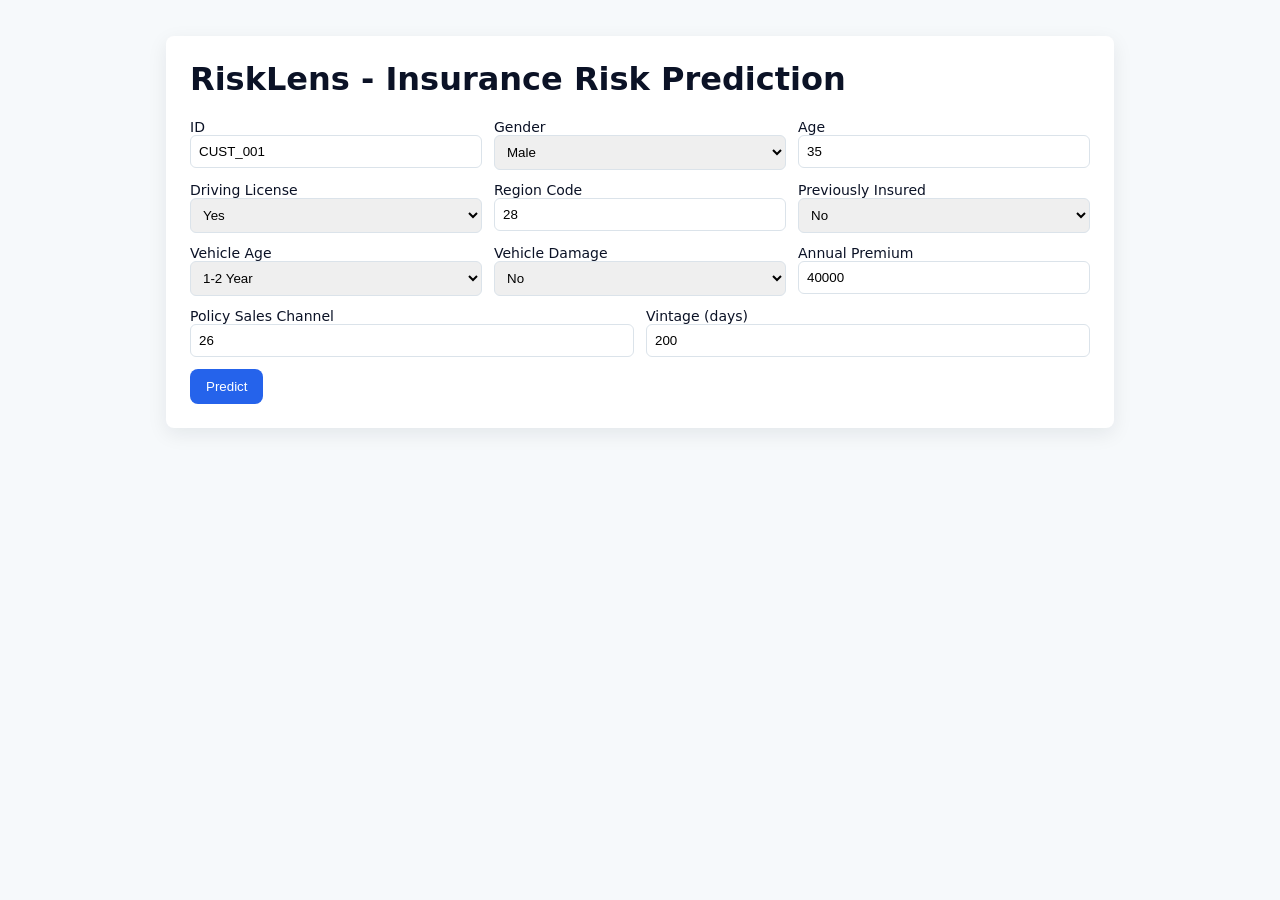
==== frontend/index.html @ 6ed8578b "feat(frontend): add static HTML/CSS/JS frontend, nginx Dockerfile, enable CORS in API" ====
<!doctype html>
<html lang="en">
<head>
  <meta charset="utf-8">
  <meta name="viewport" content="width=device-width,initial-scale=1">
  <title>RiskLens - Insurance Risk Prediction</title>
  <link rel="stylesheet" href="styles.css">
</head>
<body>
  <div class="container">
    <h1>RiskLens - Insurance Risk Prediction</h1>
    <form id="predict-form">
      <div class="row">
        <label>ID<input name="id" value="CUST_001" required></label>
        <label>Gender
          <select name="gender">
            <option>Male</option>
            <option>Female</option>
          </select>
        </label>
        <label>Age<input type="number" name="age" value="35" min="18" max="120"></label>
      </div>

      <div class="row">
        <label>Driving License
          <select name="driving_license"><option value="1">Yes</option><option value="0">No</option></select>
        </label>
        <label>Region Code<input type="number" name="region_code" value="28"></label>
        <label>Previously Insured<select name="previously_insured"><option value="0">No</option><option value="1">Yes</option></select></label>
      </div>

      <div class="row">
        <label>Vehicle Age
          <select name="vehicle_age"><option>1-2 Year</option><option>&lt; 1 Year</option><option>&gt; 2 Years</option></select>
        </label>
        <label>Vehicle Damage
          <select name="vehicle_damage"><option>No</option><option>Yes</option></select>
        </label>
        <label>Annual Premium<input type="number" name="annual_premium" value="40000"></label>
      </div>

      <div class="row">
        <label>Policy Sales Channel<input type="number" name="policy_sales_channel" value="26"></label>
        <label>Vintage (days)<input type="number" name="vintage" value="200"></label>
      </div>

      <button type="submit">Predict</button>
    </form>

    <div id="result" class="card hidden"></div>
  </div>
  <script src="app.js"></script>
</body>
</html>
---- frontend/styles.css ----
body{font-family:Inter,system-ui,Segoe UI,Arial,sans-serif;background:#f6f9fb;color:#0b1226;margin:0}
.container{max-width:900px;margin:36px auto;padding:24px;background:#fff;border-radius:8px;box-shadow:0 6px 20px rgba(13,20,35,0.08)}
h1{margin-top:0}
.row{display:flex;gap:12px;margin-bottom:12px}
label{flex:1;display:flex;flex-direction:column;font-size:14px}
input,select{padding:8px;border-radius:6px;border:1px solid #dbe3ea}
button{background:#2563eb;color:white;border:none;padding:10px 16px;border-radius:8px;cursor:pointer}
.card{margin-top:16px;padding:12px;border-radius:6px;border:1px solid #e6eef8;background:#f7fbff}
.hidden{display:none}
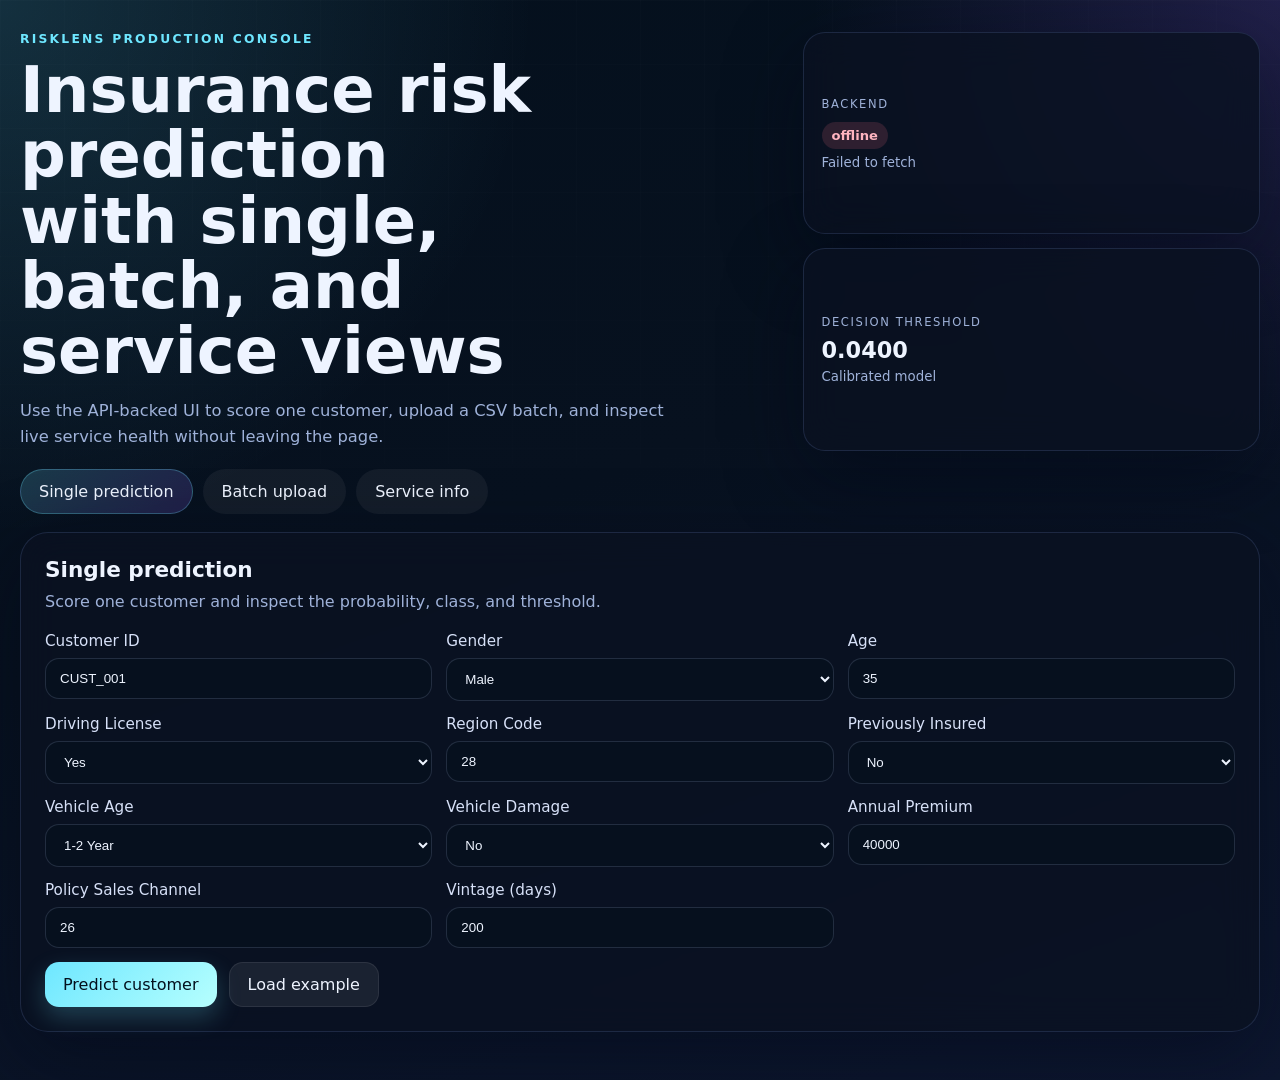
==== commit 114ffc5c: "feat(frontend): add batch upload and service status views" ====
--- a/frontend/index.html
+++ b/frontend/index.html
@@ -7,47 +7,164 @@
   <link rel="stylesheet" href="styles.css">
 </head>
 <body>
-  <div class="container">
-    <h1>RiskLens - Insurance Risk Prediction</h1>
-    <form id="predict-form">
-      <div class="row">
-        <label>ID<input name="id" value="CUST_001" required></label>
-        <label>Gender
-          <select name="gender">
-            <option>Male</option>
-            <option>Female</option>
-          </select>
-        </label>
-        <label>Age<input type="number" name="age" value="35" min="18" max="120"></label>
+  <div class="shell">
+    <header class="hero">
+      <div>
+        <p class="eyebrow">RiskLens Production Console</p>
+        <h1>Insurance risk prediction with single, batch, and service views</h1>
+        <p class="lede">Use the API-backed UI to score one customer, upload a CSV batch, and inspect live service health without leaving the page.</p>
       </div>
+      <div class="hero-stats">
+        <div class="stat-card">
+          <span class="stat-label">Backend</span>
+          <strong id="backend-status">Checking...</strong>
+          <small id="backend-status-detail">Connecting to API</small>
+        </div>
+        <div class="stat-card">
+          <span class="stat-label">Decision threshold</span>
+          <strong id="threshold-value">0.0400</strong>
+          <small>Calibrated model</small>
+        </div>
+      </div>
+    </header>
 
-      <div class="row">
-        <label>Driving License
-          <select name="driving_license"><option value="1">Yes</option><option value="0">No</option></select>
-        </label>
-        <label>Region Code<input type="number" name="region_code" value="28"></label>
-        <label>Previously Insured<select name="previously_insured"><option value="0">No</option><option value="1">Yes</option></select></label>
-      </div>
+    <nav class="tabs" aria-label="Prediction modes">
+      <button class="tab active" data-tab="single">Single prediction</button>
+      <button class="tab" data-tab="batch">Batch upload</button>
+      <button class="tab" data-tab="service">Service info</button>
+    </nav>
 
-      <div class="row">
-        <label>Vehicle Age
-          <select name="vehicle_age"><option>1-2 Year</option><option>&lt; 1 Year</option><option>&gt; 2 Years</option></select>
-        </label>
-        <label>Vehicle Damage
-          <select name="vehicle_damage"><option>No</option><option>Yes</option></select>
-        </label>
-        <label>Annual Premium<input type="number" name="annual_premium" value="40000"></label>
-      </div>
+    <main class="grid">
+      <section class="panel tab-panel active" id="single-panel">
+        <div class="panel-head">
+          <div>
+            <h2>Single prediction</h2>
+            <p>Score one customer and inspect the probability, class, and threshold.</p>
+          </div>
+        </div>
+        <form id="predict-form" class="form-grid">
+          <label>
+            Customer ID
+            <input name="id" value="CUST_001" required>
+          </label>
+          <label>
+            Gender
+            <select name="gender">
+              <option>Male</option>
+              <option>Female</option>
+            </select>
+          </label>
+          <label>
+            Age
+            <input type="number" name="age" value="35" min="18" max="120">
+          </label>
+          <label>
+            Driving License
+            <select name="driving_license">
+              <option value="1">Yes</option>
+              <option value="0">No</option>
+            </select>
+          </label>
+          <label>
+            Region Code
+            <input type="number" name="region_code" value="28">
+          </label>
+          <label>
+            Previously Insured
+            <select name="previously_insured">
+              <option value="0">No</option>
+              <option value="1">Yes</option>
+            </select>
+          </label>
+          <label>
+            Vehicle Age
+            <select name="vehicle_age">
+              <option>1-2 Year</option>
+              <option>&lt; 1 Year</option>
+              <option>&gt; 2 Years</option>
+            </select>
+          </label>
+          <label>
+            Vehicle Damage
+            <select name="vehicle_damage">
+              <option>No</option>
+              <option>Yes</option>
+            </select>
+          </label>
+          <label>
+            Annual Premium
+            <input type="number" name="annual_premium" value="40000">
+          </label>
+          <label>
+            Policy Sales Channel
+            <input type="number" name="policy_sales_channel" value="26">
+          </label>
+          <label>
+            Vintage (days)
+            <input type="number" name="vintage" value="200">
+          </label>
+          <div class="form-actions">
+            <button type="submit" class="primary">Predict customer</button>
+            <button type="button" id="fill-example" class="secondary">Load example</button>
+          </div>
+        </form>
+        <div id="result" class="result-card hidden"></div>
+      </section>
 
-      <div class="row">
-        <label>Policy Sales Channel<input type="number" name="policy_sales_channel" value="26"></label>
-        <label>Vintage (days)<input type="number" name="vintage" value="200"></label>
-      </div>
+      <section class="panel tab-panel" id="batch-panel">
+        <div class="panel-head">
+          <div>
+            <h2>Batch prediction</h2>
+            <p>Upload a CSV with the same columns as the single prediction form.</p>
+          </div>
+        </div>
+        <div class="batch-layout">
+          <div class="upload-card">
+            <label class="file-drop">
+              <input type="file" id="batch-file" accept=".csv,text/csv">
+              <span>Drop or choose a CSV file</span>
+              <small>Columns: id, gender, age, driving_license, region_code, previously_insured, vehicle_age, vehicle_damage, annual_premium, policy_sales_channel, vintage</small>
+            </label>
+            <div class="inline-actions">
+              <button type="button" id="run-batch" class="primary">Run batch prediction</button>
+              <button type="button" id="download-sample" class="secondary">Download sample CSV</button>
+            </div>
+          </div>
+          <div class="batch-summary">
+            <div class="summary-pill"><span>Rows</span><strong id="batch-rows">0</strong></div>
+            <div class="summary-pill"><span>Positive rate</span><strong id="batch-positive-rate">0%</strong></div>
+            <div class="summary-pill"><span>Highest risk</span><strong id="batch-top-risk">-</strong></div>
+          </div>
+        </div>
+        <div id="batch-result" class="table-wrap hidden"></div>
+      </section>
 
-      <button type="submit">Predict</button>
-    </form>
-
-    <div id="result" class="card hidden"></div>
+      <section class="panel tab-panel" id="service-panel">
+        <div class="panel-head">
+          <div>
+            <h2>Service information</h2>
+            <p>Quick checks for the deployed backend and model metadata.</p>
+          </div>
+        </div>
+        <div class="service-grid">
+          <button type="button" id="refresh-health" class="info-card clickable">
+            <span class="card-label">Health</span>
+            <strong id="health-value">Refresh</strong>
+            <small id="health-detail">Live API status</small>
+          </button>
+          <button type="button" id="refresh-model" class="info-card clickable">
+            <span class="card-label">Model info</span>
+            <strong id="model-name">Load model</strong>
+            <small id="model-detail">Version and threshold</small>
+          </button>
+          <a class="info-card link-card" href="https://risklens-erez.onrender.com/docs" target="_blank" rel="noreferrer">
+            <span class="card-label">Docs</span>
+            <strong>Open API docs</strong>
+            <small>/docs endpoint</small>
+          </a>
+        </div>
+      </section>
+    </main>
   </div>
   <script src="app.js"></script>
 </body>
--- a/frontend/styles.css
+++ b/frontend/styles.css
@@ -1,9 +1,416 @@
-body{font-family:Inter,system-ui,Segoe UI,Arial,sans-serif;background:#f6f9fb;color:#0b1226;margin:0}
-.container{max-width:900px;margin:36px auto;padding:24px;background:#fff;border-radius:8px;box-shadow:0 6px 20px rgba(13,20,35,0.08)}
-h1{margin-top:0}
-.row{display:flex;gap:12px;margin-bottom:12px}
-label{flex:1;display:flex;flex-direction:column;font-size:14px}
-input,select{padding:8px;border-radius:6px;border:1px solid #dbe3ea}
-button{background:#2563eb;color:white;border:none;padding:10px 16px;border-radius:8px;cursor:pointer}
-.card{margin-top:16px;padding:12px;border-radius:6px;border:1px solid #e6eef8;background:#f7fbff}
-.hidden{display:none}
+*{box-sizing:border-box}
+:root{
+	color-scheme:light;
+	--bg:#07111f;
+	--bg-soft:#101d33;
+	--panel:rgba(10,18,33,.82);
+	--panel-border:rgba(144,174,255,.15);
+	--text:#eef4ff;
+	--muted:#9fb2d9;
+	--accent:#6ee7ff;
+	--accent-2:#8b5cf6;
+	--success:#34d399;
+	--warning:#fbbf24;
+	--danger:#fb7185;
+	--shadow:0 24px 80px rgba(2,6,23,.45);
+}
+
+body{
+	margin:0;
+	min-height:100vh;
+	color:var(--text);
+	font-family:Inter,system-ui,Segoe UI,Arial,sans-serif;
+	background:
+		radial-gradient(circle at top left, rgba(110,231,255,.15), transparent 32%),
+		radial-gradient(circle at top right, rgba(139,92,246,.20), transparent 28%),
+		linear-gradient(160deg, #04101d 0%, #07111f 45%, #0d1730 100%);
+}
+
+body::before{
+	content:"";
+	position:fixed;
+	inset:0;
+	pointer-events:none;
+	background-image:linear-gradient(rgba(255,255,255,.02) 1px, transparent 1px), linear-gradient(90deg, rgba(255,255,255,.02) 1px, transparent 1px);
+	background-size:64px 64px;
+	mask-image:linear-gradient(to bottom, rgba(0,0,0,.7), transparent 90%);
+}
+
+.shell{
+	width:min(1240px, calc(100% - 32px));
+	margin:32px auto 48px;
+}
+
+.hero{
+	display:grid;
+	grid-template-columns:minmax(0,1.5fr) minmax(280px,.9fr);
+	gap:20px;
+	align-items:stretch;
+	margin-bottom:18px;
+}
+
+.eyebrow{
+	margin:0 0 12px;
+	color:var(--accent);
+	text-transform:uppercase;
+	letter-spacing:.18em;
+	font-size:.77rem;
+	font-weight:700;
+}
+
+h1{
+	margin:0;
+	font-size:clamp(2.2rem, 5vw, 4rem);
+	line-height:1.02;
+	max-width:12ch;
+}
+
+.lede{
+	max-width:64ch;
+	margin:14px 0 0;
+	color:var(--muted);
+	font-size:1.02rem;
+	line-height:1.6;
+}
+
+.hero-stats{
+	display:grid;
+	gap:14px;
+}
+
+.stat-card,
+.panel,
+.info-card,
+.summary-pill,
+.result-card,
+.upload-card{
+	background:var(--panel);
+	border:1px solid var(--panel-border);
+	box-shadow:var(--shadow);
+	backdrop-filter:blur(18px);
+}
+
+.stat-card{
+	padding:18px;
+	border-radius:22px;
+	display:flex;
+	flex-direction:column;
+	justify-content:center;
+	min-height:124px;
+}
+
+.stat-label,
+.card-label{
+	text-transform:uppercase;
+	letter-spacing:.14em;
+	color:var(--muted);
+	font-size:.72rem;
+}
+
+.stat-card strong,
+.info-card strong,
+.summary-pill strong{
+	margin-top:8px;
+	font-size:1.4rem;
+}
+
+.stat-card small,
+.info-card small{
+	margin-top:6px;
+	color:var(--muted);
+}
+
+.tabs{
+	display:flex;
+	gap:10px;
+	flex-wrap:wrap;
+	margin:18px 0;
+}
+
+.tab{
+	border:1px solid transparent;
+	background:rgba(255,255,255,.05);
+	color:var(--text);
+	padding:12px 18px;
+	border-radius:999px;
+	cursor:pointer;
+	transition:transform .15s ease, background .2s ease, border-color .2s ease;
+}
+
+.tab:hover,
+.tab:focus-visible,
+button:hover,
+button:focus-visible,
+.clickable:hover,
+.clickable:focus-visible{
+	transform:translateY(-1px);
+}
+
+.tab.active{
+	background:linear-gradient(135deg, rgba(110,231,255,.18), rgba(139,92,246,.2));
+	border-color:rgba(110,231,255,.28);
+}
+
+.grid{
+	display:grid;
+	gap:18px;
+}
+
+.panel{
+	border-radius:28px;
+	padding:24px;
+}
+
+.tab-panel{display:none;}
+.tab-panel.active{display:block;animation:fadeUp .22s ease-out;}
+
+.panel-head{
+	display:flex;
+	align-items:flex-end;
+	justify-content:space-between;
+	gap:16px;
+	margin-bottom:18px;
+}
+
+.panel-head h2{margin:0;font-size:1.35rem;}
+.panel-head p{margin:8px 0 0;color:var(--muted);line-height:1.5;}
+
+.form-grid{
+	display:grid;
+	grid-template-columns:repeat(3, minmax(0, 1fr));
+	gap:14px;
+}
+
+.form-grid label,
+.file-drop,
+.info-card,
+.summary-pill{
+	border-radius:18px;
+}
+
+.form-grid label{
+	display:flex;
+	flex-direction:column;
+	gap:8px;
+	color:#d7e1f8;
+	font-size:.95rem;
+}
+
+input,
+select,
+textarea{
+	width:100%;
+	border-radius:14px;
+	border:1px solid rgba(159,178,217,.18);
+	background:rgba(7,17,31,.95);
+	color:var(--text);
+	padding:12px 14px;
+	outline:none;
+}
+
+input:focus,
+select:focus,
+textarea:focus{
+	border-color:rgba(110,231,255,.55);
+	box-shadow:0 0 0 4px rgba(110,231,255,.12);
+}
+
+.form-actions,
+.inline-actions{
+	grid-column:1 / -1;
+	display:flex;
+	gap:12px;
+	flex-wrap:wrap;
+}
+
+button,
+.link-card{
+	font:inherit;
+}
+
+button{
+	border:none;
+	border-radius:14px;
+	padding:12px 18px;
+	cursor:pointer;
+	transition:transform .15s ease, box-shadow .2s ease, background .2s ease;
+}
+
+.primary{
+	color:#03111d;
+	background:linear-gradient(135deg, var(--accent), #b6fffe);
+	box-shadow:0 10px 24px rgba(110,231,255,.22);
+}
+
+.secondary{
+	color:var(--text);
+	background:rgba(255,255,255,.07);
+	border:1px solid rgba(255,255,255,.08);
+}
+
+.result-card{
+	margin-top:16px;
+	border-radius:22px;
+	padding:18px;
+}
+
+.result-grid{
+	display:grid;
+	grid-template-columns:repeat(4, minmax(0, 1fr));
+	gap:12px;
+	margin-top:14px;
+}
+
+.metric{
+	padding:14px;
+	border-radius:18px;
+	background:rgba(255,255,255,.04);
+	border:1px solid rgba(255,255,255,.07);
+}
+
+.metric span{display:block;color:var(--muted);font-size:.8rem;margin-bottom:6px;}
+.metric strong{font-size:1.2rem;}
+
+.confidence-bar{
+	margin-top:14px;
+	height:12px;
+	border-radius:999px;
+	background:rgba(255,255,255,.08);
+	overflow:hidden;
+}
+
+.confidence-bar > div{
+	height:100%;
+	width:0;
+	border-radius:inherit;
+	background:linear-gradient(90deg, var(--accent), var(--accent-2));
+	transition:width .4s ease;
+}
+
+.batch-layout{
+	display:grid;
+	grid-template-columns:minmax(0,1.15fr) minmax(280px,.85fr);
+	gap:16px;
+}
+
+.upload-card{
+	padding:18px;
+	border-radius:22px;
+}
+
+.file-drop{
+	display:flex;
+	flex-direction:column;
+	gap:10px;
+	padding:22px;
+	border:1px dashed rgba(159,178,217,.28);
+	background:rgba(255,255,255,.03);
+	cursor:pointer;
+}
+
+.file-drop input{padding:0;border:none;background:transparent;}
+.file-drop span{font-size:1.02rem;font-weight:700;}
+.file-drop small{color:var(--muted);line-height:1.5;}
+
+.batch-summary{
+	display:grid;
+	gap:12px;
+}
+
+.summary-pill,
+.info-card{
+	padding:16px;
+}
+
+.summary-pill{
+	display:flex;
+	flex-direction:column;
+	justify-content:center;
+	min-height:100px;
+}
+
+.service-grid{
+	display:grid;
+	grid-template-columns:repeat(3, minmax(0, 1fr));
+	gap:14px;
+}
+
+.info-card{
+	display:flex;
+	flex-direction:column;
+	text-align:left;
+	color:var(--text);
+	text-decoration:none;
+}
+
+.clickable{cursor:pointer;}
+
+.link-card strong{margin-top:8px;}
+
+.table-wrap{
+	margin-top:18px;
+	overflow:auto;
+	border-radius:22px;
+	border:1px solid rgba(255,255,255,.08);
+}
+
+table{
+	width:100%;
+	border-collapse:collapse;
+	background:rgba(7,17,31,.82);
+}
+
+th,
+td{
+	padding:12px 14px;
+	border-bottom:1px solid rgba(255,255,255,.06);
+	text-align:left;
+	white-space:nowrap;
+}
+
+th{
+	color:var(--muted);
+	font-size:.8rem;
+	text-transform:uppercase;
+	letter-spacing:.08em;
+}
+
+.badge{
+	display:inline-flex;
+	align-items:center;
+	gap:6px;
+	padding:6px 10px;
+	border-radius:999px;
+	font-size:.82rem;
+	font-weight:700;
+}
+
+.badge.good{background:rgba(52,211,153,.15);color:#8bf4c8;}
+.badge.warn{background:rgba(251,191,36,.15);color:#ffe39c;}
+.badge.bad{background:rgba(251,113,133,.15);color:#ffb4c0;}
+
+.hidden{display:none !important;}
+
+@keyframes fadeUp{
+	from{opacity:0;transform:translateY(10px)}
+	to{opacity:1;transform:translateY(0)}
+}
+
+@media (max-width: 960px){
+	.hero,
+	.batch-layout,
+	.service-grid,
+	.result-grid{
+		grid-template-columns:1fr;
+	}
+
+	.form-grid{grid-template-columns:1fr 1fr;}
+}
+
+@media (max-width: 640px){
+	.shell{width:min(100% - 20px, 1240px);margin:16px auto 28px;}
+	.panel{padding:18px;}
+	.form-grid{grid-template-columns:1fr;}
+	h1{max-width:none;}
+	.tabs{display:grid;grid-template-columns:1fr;}
+}
